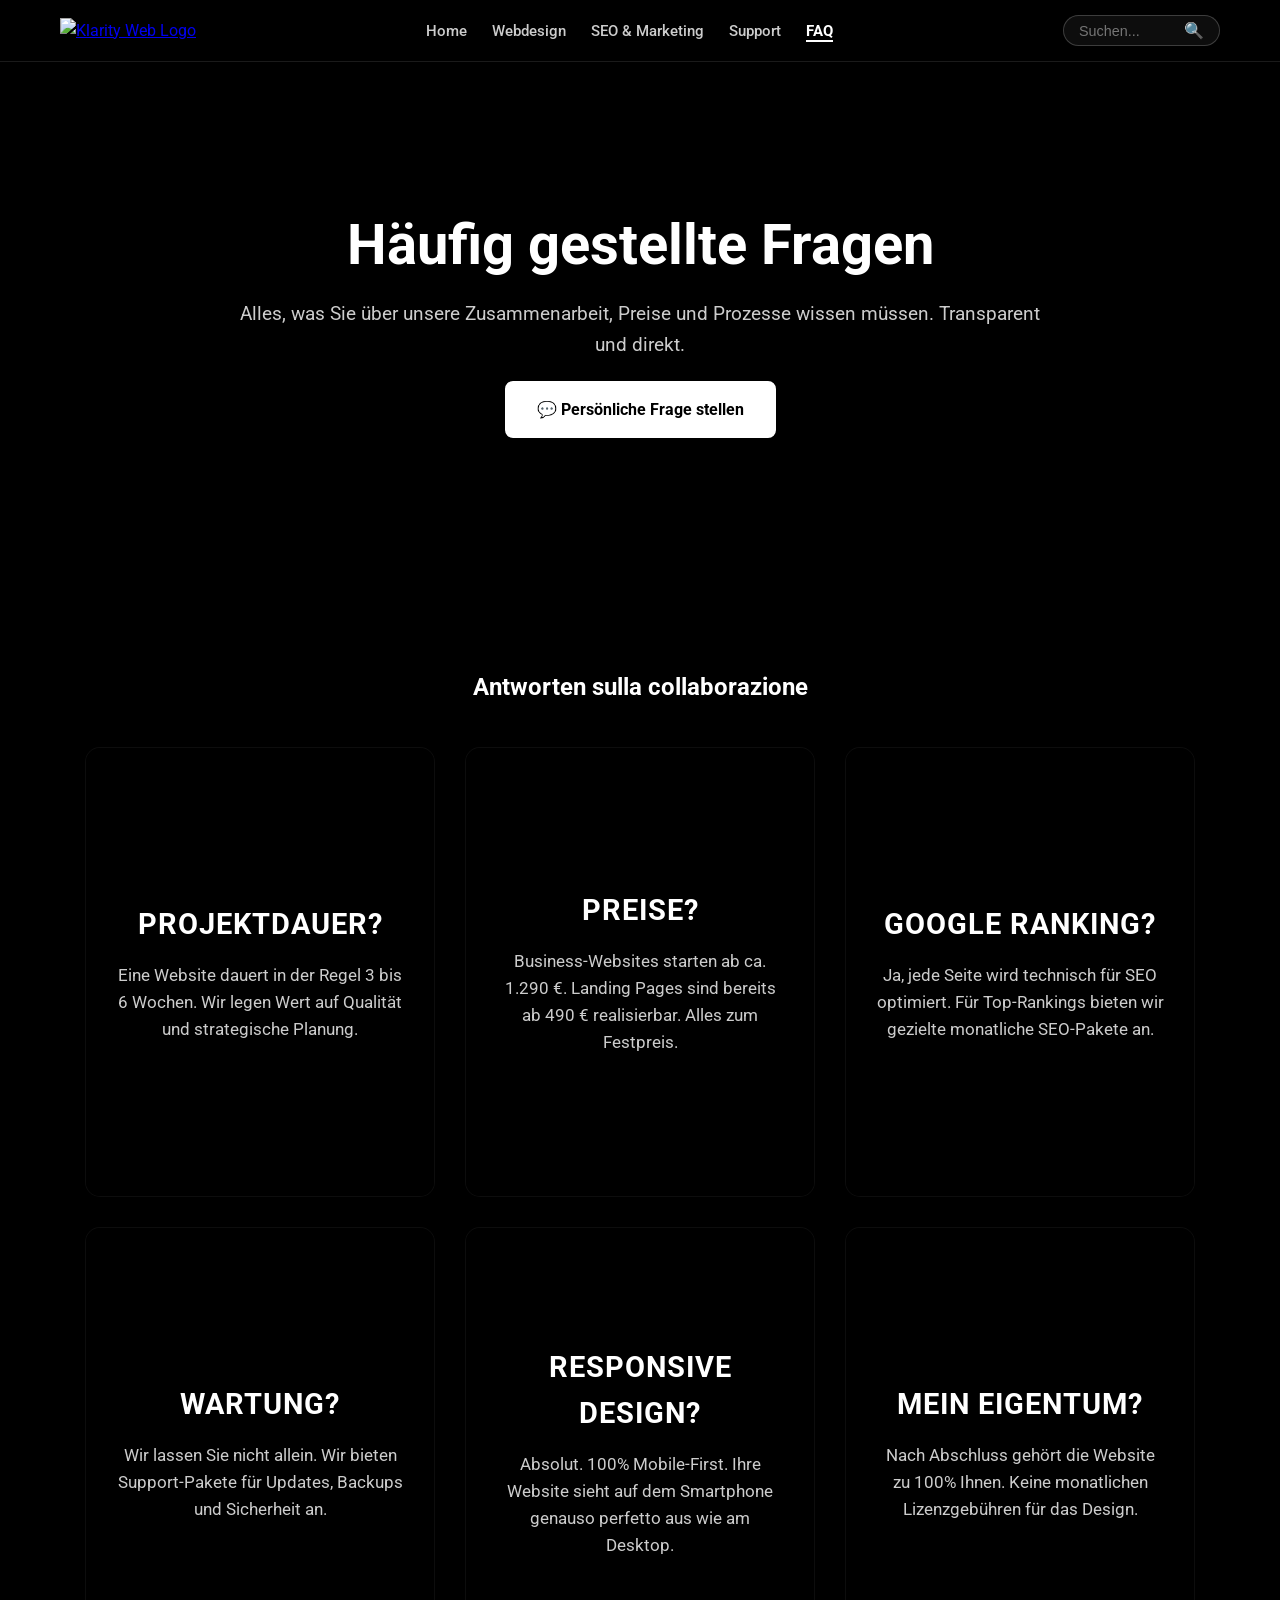
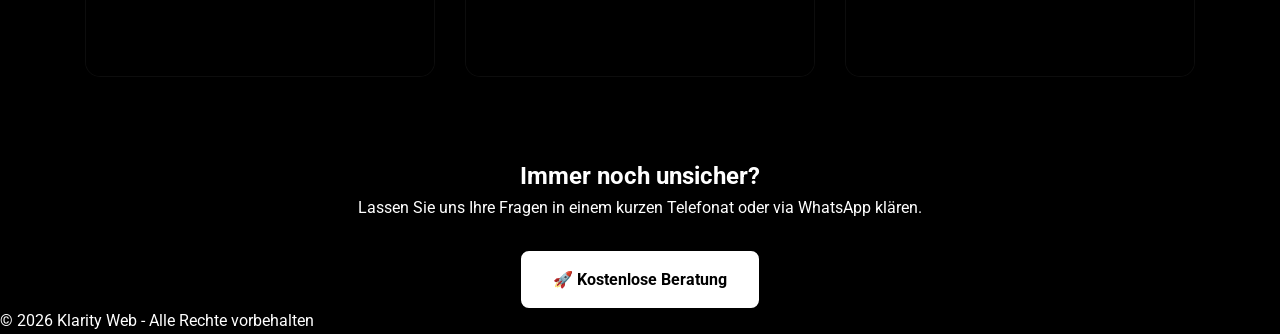
==== faq.html @ 8851f5d5 "Update faq.html" ====
<!DOCTYPE html>
<html lang="de">
<head>
    <meta charset="UTF-8">
    <meta name="viewport" content="width=device-width, initial-scale=1.0">
    <title>FAQ | Klarity Web – Webdesign & SEO Experten</title>
    
    <meta name="description" content="Häufig gestellte Fragen zu Webdesign, SEO und technischem Support in Graz. Erfahren Sie mehr über unsere Arbeitsweise und Preise.">
    
    <link rel="stylesheet" href="style.css">
    <link href="https://fonts.googleapis.com/css2?family=Roboto:wght@400;700&display=swap" rel="stylesheet">
    
    <style>
        /* STILI COERENTI CON WEBDESIGN.HTML */
        .service-content {
            padding: 45px 30px !important;
            display: flex;
            flex-direction: column;
            align-items: center;
            justify-content: center;
            text-align: center;
            height: 100%;
        }

        .service::before {
            background: linear-gradient(rgba(0,0,0,0.6), rgba(0,0,0,0.9)) !important;
        }

        .service h3 {
            font-size: 1.8rem;
            margin-bottom: 15px;
            color: #fff;
            text-transform: uppercase;
            letter-spacing: 1px;
        }

        .service p {
            font-size: 1.05rem;
            color: #ccc;
            max-width: 300px;
            line-height: 1.6;
        }

        /* FIX CENTRATURA CTA FINALE */
        .final-cta-container {
            text-align: center;
            display: flex;
            flex-direction: column;
            align-items: center;
            justify-content: center;
        }

        /* Hover effect per le FAQ cards */
        .service {
            transition: transform 0.3s ease;
            border: 1px solid rgba(255,255,255,0.05);
        }
        .service:hover {
            transform: translateY(-10px);
            border-color: rgba(255,255,255,0.2);
        }
    </style>
</head>
<body>

<nav class="navbar">
    <div class="nav-container">
        <div class="nav-logo">
            <a href="index.html">
                <img src="https://image2url.com/r2/default/images/1772948059910-a360c7a8-1e4f-4646-af3f-e9779aea943e.png" alt="Klarity Web Logo">
            </a>
        </div>
        <ul class="nav-links">
            <li><a href="index.html">Home</a></li>
            <li><a href="webdesign.html">Webdesign</a></li>
            <li><a href="seo-marketing.html">SEO & Marketing</a></li>
            <li><a href="support.html">Support</a></li>
            <li><a href="faq.html" style="color: #fff; font-weight: bold; border-bottom: 2px solid #fff;">FAQ</a></li>
        </ul>
        <div class="search-box">
            <input type="text" id="searchInput" placeholder="Suchen...">
            <button onclick="executeSearch()">🔍</button>
        </div>
    </div>
</nav>

<header style="padding: 150px 20px; background: linear-gradient(rgba(0,0,0,0.7), rgba(0,0,0,0.9)), url('https://images.unsplash.com/photo-1516321318423-f06f85e504b3?auto=format&fit=crop&w=1600&q=80') center/cover;">
  <div class="header-content">
    <h1 style="font-size: 3.5rem; line-height: 1.2;">Häufig gestellte Fragen</h1>
    <p class="header-text" style="max-width: 800px; margin: 20px auto;">Alles, was Sie über unsere Zusammenarbeit, Preise und Prozesse wissen müssen. Transparent und direkt.</p>
    <a class="cta-header" href="https://wa.me/436604831451" target="_blank">💬 Persönliche Frage stellen</a>
  </div>
</header>

<section class="services-section">
  <h2>Antworten sulla collaborazione</h2>
  <div class="services">
    
    <div class="service" style="background-image: url('https://images.unsplash.com/photo-1454165833767-027ffea9e7a7?auto=format&fit=crop&w=800&q=80'); height: 450px;">
      <div class="service-content">
        <h3>Projektdauer?</h3>
        <p>Eine Website dauert in der Regel 3 bis 6 Wochen. Wir legen Wert auf Qualität und strategische Planung.</p>
      </div>
    </div>

    <div class="service" style="background-image: url('https://images.unsplash.com/photo-1554224155-6726b3ff858f?auto=format&fit=crop&w=800&q=80'); height: 450px;">
      <div class="service-content">
        <h3>Preise?</h3>
        <p>Business-Websites starten ab ca. 1.290 €. Landing Pages sind bereits ab 490 € realisierbar. Alles zum Festpreis.</p>
      </div>
    </div>

    <div class="service" style="background-image: url('https://images.unsplash.com/photo-1551288049-bebda4e38f71?auto=format&fit=crop&w=800&q=80'); height: 450px;">
      <div class="service-content">
        <h3>Google Ranking?</h3>
        <p>Ja, jede Seite wird technisch für SEO optimiert. Für Top-Rankings bieten wir gezielte monatliche SEO-Pakete an.</p>
      </div>
    </div>

    <div class="service" style="background-image: url('https://images.unsplash.com/photo-1526628953301-3e589a6a8b74?auto=format&fit=crop&w=800&q=80'); height: 450px;">
      <div class="service-content">
        <h3>Wartung?</h3>
        <p>Wir lassen Sie nicht allein. Wir bieten Support-Pakete für Updates, Backups und Sicherheit an.</p>
      </div>
    </div>

    <div class="service" style="background-image: url('https://images.unsplash.com/photo-1512941937669-90a1b58e7e9c?auto=format&fit=crop&w=800&q=80'); height: 450px;">
      <div class="service-content">
        <h3>Responsive Design?</h3>
        <p>Absolut. 100% Mobile-First. Ihre Website sieht auf dem Smartphone genauso perfetto aus wie am Desktop.</p>
      </div>
    </div>

    <div class="service" style="background-image: url('https://images.unsplash.com/photo-1521791136064-7986c2959210?auto=format&fit=crop&w=800&q=80'); height: 450px;">
      <div class="service-content">
        <h3>Mein Eigentum?</h3>
        <p>Nach Abschluss gehört die Website zu 100% Ihnen. Keine monatlichen Lizenzgebühren für das Design.</p>
      </div>
    </div>

  </div>
</section>

<section class="cta-section" style="background: linear-gradient(rgba(0,0,0,0.8), rgba(0,0,0,0.9)), url('https://images.unsplash.com/photo-1557804506-669a67965ba0?auto=format&fit=crop&w=1600&q=80') center/cover;">
  <div class="final-cta-container">
    <h2>Immer noch unsicher?</h2>
    <p style="margin-bottom: 30px;">Lassen Sie uns Ihre Fragen in einem kurzen Telefonat oder via WhatsApp klären.</p>
    <a class="cta-btn" href="https://wa.me/436604831451" target="_blank" style="text-decoration: none; display: inline-block;">🚀 Kostenlose Beratung</a>
  </div>
</section>

<footer>
    &copy; 2026 Klarity Web - Alle Rechte vorbehalten
</footer>

<script src="script.js"></script>
</body>
</html>
---- style.css ----
/* =========================================
    RESET & BASE (IL TUO ORIGINALE)
    ========================================= */
* {
    margin: 0;
    padding: 0;
    box-sizing: border-box;
}

body {
    font-family: 'Roboto', sans-serif;
    background: #000;
    color: #fff;
    line-height: 1.6;
    overflow-x: hidden;
}

/* =========================================
    NAVBAR & SEARCH BAR (IL TUO ORIGINALE)
    ========================================= */
.navbar {
    position: sticky;
    top: 0;
    width: 100%;
    background: rgba(0, 0, 0, 0.85);
    backdrop-filter: blur(15px); /* Effetto vetro */
    z-index: 1000;
    border-bottom: 1px solid rgba(255, 255, 255, 0.1);
    padding: 10px 0;
}

.nav-container {
    max-width: 1200px;
    margin: 0 auto;
    display: flex;
    justify-content: space-between;
    align-items: center;
    padding: 0 20px;
}

.nav-logo img {
    height: 45px;
    transition: transform 0.3s ease;
}

.nav-logo img:hover {
    transform: scale(1.05);
}

.nav-links {
    display: flex;
    list-style: none;
    gap: 25px;
}

.nav-links a {
    text-decoration: none;
    color: #ccc;
    font-weight: 500;
    font-size: 0.95rem;
    transition: color 0.3s ease;
}

.nav-links a:hover {
    color: #fff;
}

/* SEARCH BOX DESIGN */
.search-box {
    display: flex;
    align-items: center;
    background: rgba(255, 255, 255, 0.05);
    border: 1px solid rgba(255, 255, 255, 0.2);
    border-radius: 50px;
    padding: 5px 15px;
    transition: all 0.3s ease;
}

.search-box:focus-within {
    border-color: #fff;
    background: rgba(255, 255, 255, 0.1);
}

.search-box input {
    background: transparent;
    border: none;
    color: #fff;
    outline: none;
    width: 100px;
    font-size: 0.9rem;
    transition: width 0.4s ease;
}

.search-box input:focus {
    width: 180px;
}

.search-box button {
    background: none;
    border: none;
    color: #fff;
    cursor: pointer;
    font-size: 1rem;
    margin-left: 5px;
}

/* =========================================
    HEADER (IL TUO ORIGINALE)
    ========================================= */
header {
    text-align: center;
    padding: 100px 20px;
    background: linear-gradient(rgba(0,0,0,0.7), rgba(0,0,0,0.9)),
                url('https://images.unsplash.com/photo-1504384308090-c894fdcc538d?auto=compress&cs=tinysrgb&w=1600') center/cover no-repeat;
}

header h1 {
    font-size: 3rem;
    margin-bottom: 20px;
}

.header-text { color: #ccc; font-size: 1.2rem; }
.sub-text { color: #888; margin-bottom: 15px; }
.trust-line { color: #aaa; font-weight: bold; margin: 20px 0; }

/* =========================================
    PREMIUM BUTTONS (IL TUO ORIGINALE)
    ========================================= */
.cta-header, .cta-btn {
    display: inline-block;
    padding: 14px 30px;
    background: #fff;
    color: #000;
    border-radius: 8px;
    font-weight: bold;
    text-decoration: none;
    border: 2px solid #fff;
    transition: all 0.3s cubic-bezier(0.4, 0, 0.2, 1);
    cursor: pointer;
}

.cta-header:hover, .cta-btn:hover {
    background: transparent;
    color: #fff;
    transform: translateY(-3px);
    box-shadow: 0 10px 20px rgba(255,255,255,0.1);
}

/* =========================================
    SERVICES SECTION (IL TUO ORIGINALE)
    ========================================= */
.services-section { padding: 80px 20px; text-align: center; }

.services {
    display: flex;
    flex-wrap: wrap;
    justify-content: center;
    gap: 30px;
    margin-top: 40px;
}

.service {
    position: relative;
    flex: 1 1 300px;
    max-width: 350px;
    height: 400px;
    border-radius: 15px;
    overflow: hidden;
    background-size: cover;
    background-position: center;
    display: flex;
    align-items: flex-end;
    transition: transform 0.4s ease;
}

.service::before {
    content: '';
    position: absolute;
    inset: 0;
    background: linear-gradient(transparent, rgba(0,0,0,0.9));
}

.service:hover { transform: translateY(-10px); }

.service-content {
    position: relative;
    padding: 30px;
    z-index: 1;
}

.service-content button {
    margin-top: 15px;
    padding: 10px 20px;
    border-radius: 5px;
    border: none;
    font-weight: bold;
    cursor: pointer;
}

/* =========================================
    ANIMATIONS & MODAL (IL TUO ORIGINALE)
    ========================================= */
@keyframes fadeIn { from { opacity: 0; } to { opacity: 1; } }
@keyframes popUp { to { transform: scale(1); opacity: 1; } }

/* =========================================
    FIX MOBILE - AGGIUNTO SOLO IN CODA
    ========================================= */
@media (max-width: 768px) {
    /* Navbar: Solo Home, Webdesign, SEO, Support */
    .nav-logo, .search-box { display: none !important; }
    .nav-container { justify-content: center; padding: 5px; }
    .nav-links { gap: 10px; }
    .nav-links a { font-size: 0.75rem; white-space: nowrap; }

    /* Titoli: Niente testi tagliati, andata a capo forzata */
    header h1 { 
        font-size: 1.8rem !important; 
        white-space: normal !important; 
        padding: 0 10px;
        overflow-wrap: break-word;
    }

    /* Pacchetti: Altezza automatica per non tagliare scritte e bottoni */
    .service, .solution-box {
        width: 100% !important;
        max-width: 100% !important;
        height: auto !important; 
        min-height: 400px;
        flex: none !important;
    }

    .service-content {
        padding: 20px !important;
        text-align: center;
    }

    .service-content p {
        margin-bottom: 20px;
        display: block !important;
    }

    /* Soluzioni una sotto l'altra */
    .solution-section { display: block !important; }
    .solution-box { width: 100% !important; margin-bottom: 2px; }
}
}
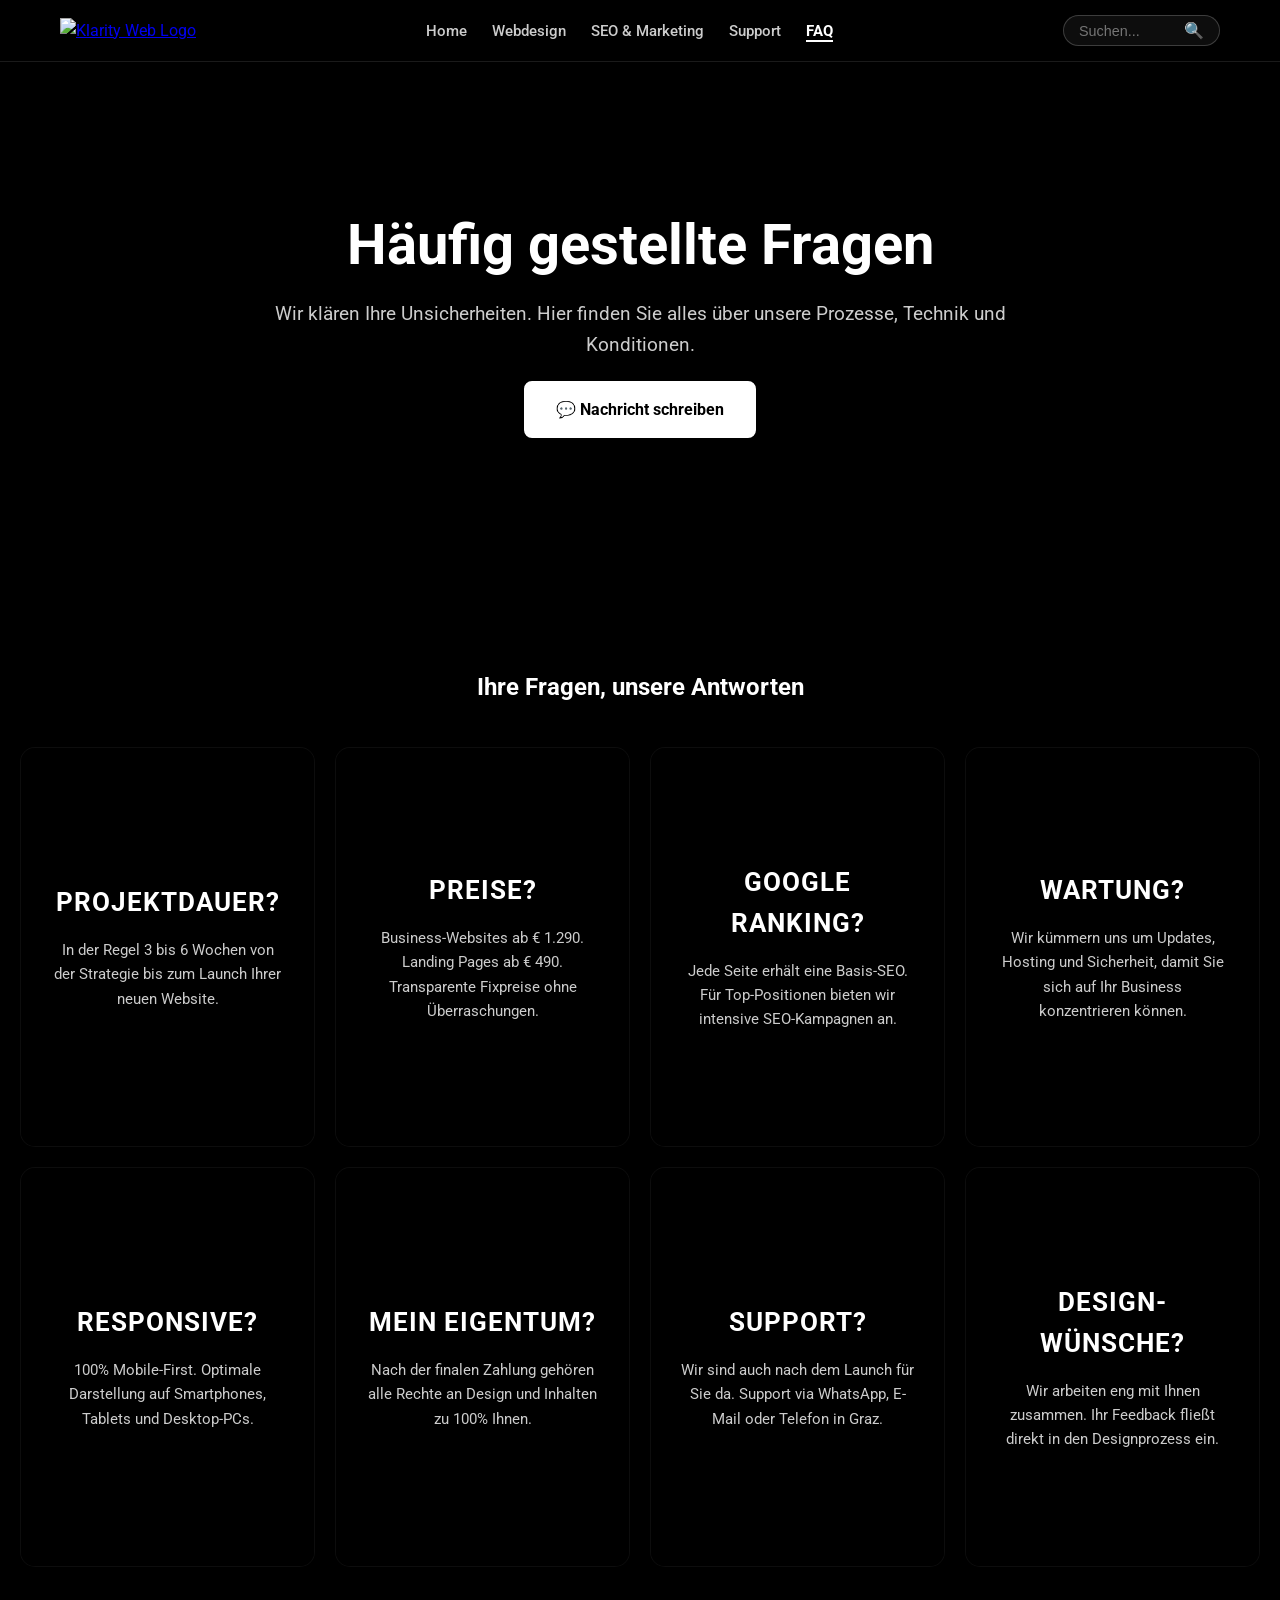
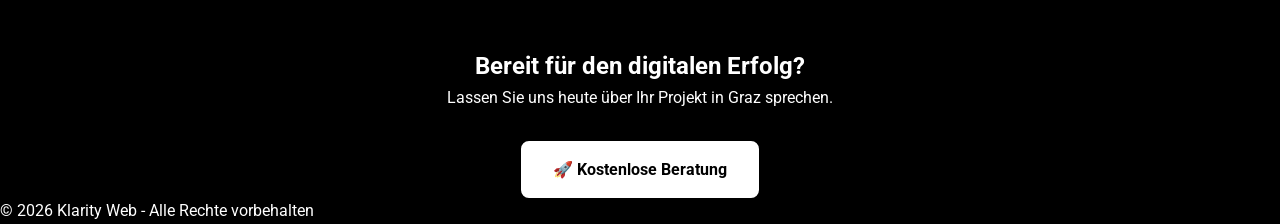
==== commit d4ec1153: "Update faq.html" ====
--- a/faq.html
+++ b/faq.html
@@ -23,11 +23,11 @@
         }
 
         .service::before {
-            background: linear-gradient(rgba(0,0,0,0.6), rgba(0,0,0,0.9)) !important;
+            background: linear-gradient(rgba(0,0,0,0.65), rgba(0,0,0,0.92)) !important;
         }
 
         .service h3 {
-            font-size: 1.8rem;
+            font-size: 1.6rem;
             margin-bottom: 15px;
             color: #fff;
             text-transform: uppercase;
@@ -35,13 +35,26 @@
         }
 
         .service p {
-            font-size: 1.05rem;
+            font-size: 0.95rem;
             color: #ccc;
-            max-width: 300px;
+            max-width: 280px;
             line-height: 1.6;
         }
 
-        /* FIX CENTRATURA CTA FINALE */
+        /* GRID FIX PER 4 COLONNE */
+        .services {
+            display: grid;
+            grid-template-columns: repeat(4, 1fr);
+            gap: 20px;
+        }
+
+        @media (max-width: 1100px) {
+            .services { grid-template-columns: repeat(2, 1fr); }
+        }
+        @media (max-width: 700px) {
+            .services { grid-template-columns: 1fr; }
+        }
+
         .final-cta-container {
             text-align: center;
             display: flex;
@@ -50,11 +63,14 @@
             justify-content: center;
         }
 
-        /* Hover effect per le FAQ cards */
         .service {
             transition: transform 0.3s ease;
             border: 1px solid rgba(255,255,255,0.05);
+            background-size: cover;
+            background-position: center;
+            height: 400px; /* Altezza ottimizzata per 4 colonne */
         }
+        
         .service:hover {
             transform: translateY(-10px);
             border-color: rgba(255,255,255,0.2);
@@ -87,54 +103,68 @@
 <header style="padding: 150px 20px; background: linear-gradient(rgba(0,0,0,0.7), rgba(0,0,0,0.9)), url('https://images.unsplash.com/photo-1516321318423-f06f85e504b3?auto=format&fit=crop&w=1600&q=80') center/cover;">
   <div class="header-content">
     <h1 style="font-size: 3.5rem; line-height: 1.2;">Häufig gestellte Fragen</h1>
-    <p class="header-text" style="max-width: 800px; margin: 20px auto;">Alles, was Sie über unsere Zusammenarbeit, Preise und Prozesse wissen müssen. Transparent und direkt.</p>
-    <a class="cta-header" href="https://wa.me/436604831451" target="_blank">💬 Persönliche Frage stellen</a>
+    <p class="header-text" style="max-width: 800px; margin: 20px auto;">Wir klären Ihre Unsicherheiten. Hier finden Sie alles über unsere Prozesse, Technik und Konditionen.</p>
+    <a class="cta-header" href="https://wa.me/436604831451" target="_blank">💬 Nachricht schreiben</a>
   </div>
 </header>
 
 <section class="services-section">
-  <h2>Antworten sulla collaborazione</h2>
+  <h2>Ihre Fragen, unsere Antworten</h2>
   <div class="services">
     
-    <div class="service" style="background-image: url('https://images.unsplash.com/photo-1454165833767-027ffea9e7a7?auto=format&fit=crop&w=800&q=80'); height: 450px;">
+    <div class="service" style="background-image: url('https://images.unsplash.com/photo-1506784983877-45594efa4cbe?auto=format&fit=crop&w=800&q=80');">
       <div class="service-content">
         <h3>Projektdauer?</h3>
-        <p>Eine Website dauert in der Regel 3 bis 6 Wochen. Wir legen Wert auf Qualität und strategische Planung.</p>
+        <p>In der Regel 3 bis 6 Wochen von der Strategie bis zum Launch Ihrer neuen Website.</p>
       </div>
     </div>
 
-    <div class="service" style="background-image: url('https://images.unsplash.com/photo-1554224155-6726b3ff858f?auto=format&fit=crop&w=800&q=80'); height: 450px;">
+    <div class="service" style="background-image: url('https://images.unsplash.com/photo-1554224155-6726b3ff858f?auto=format&fit=crop&w=800&q=80');">
       <div class="service-content">
         <h3>Preise?</h3>
-        <p>Business-Websites starten ab ca. 1.290 €. Landing Pages sind bereits ab 490 € realisierbar. Alles zum Festpreis.</p>
+        <p>Business-Websites ab € 1.290. Landing Pages ab € 490. Transparente Fixpreise ohne Überraschungen.</p>
       </div>
     </div>
 
-    <div class="service" style="background-image: url('https://images.unsplash.com/photo-1551288049-bebda4e38f71?auto=format&fit=crop&w=800&q=80'); height: 450px;">
+    <div class="service" style="background-image: url('https://images.unsplash.com/photo-1460925895917-afdab827c52f?auto=format&fit=crop&w=800&q=80');">
       <div class="service-content">
         <h3>Google Ranking?</h3>
-        <p>Ja, jede Seite wird technisch für SEO optimiert. Für Top-Rankings bieten wir gezielte monatliche SEO-Pakete an.</p>
+        <p>Jede Seite erhält eine Basis-SEO. Für Top-Positionen bieten wir intensive SEO-Kampagnen an.</p>
       </div>
     </div>
 
-    <div class="service" style="background-image: url('https://images.unsplash.com/photo-1526628953301-3e589a6a8b74?auto=format&fit=crop&w=800&q=80'); height: 450px;">
+    <div class="service" style="background-image: url('https://images.unsplash.com/photo-1454165833767-027ffea9e7a7?auto=format&fit=crop&w=800&q=80');">
       <div class="service-content">
         <h3>Wartung?</h3>
-        <p>Wir lassen Sie nicht allein. Wir bieten Support-Pakete für Updates, Backups und Sicherheit an.</p>
+        <p>Wir kümmern uns um Updates, Hosting und Sicherheit, damit Sie sich auf Ihr Business konzentrieren können.</p>
       </div>
     </div>
 
-    <div class="service" style="background-image: url('https://images.unsplash.com/photo-1512941937669-90a1b58e7e9c?auto=format&fit=crop&w=800&q=80'); height: 450px;">
+    <div class="service" style="background-image: url('https://images.unsplash.com/photo-1512941937669-90a1b58e7e9c?auto=format&fit=crop&w=800&q=80');">
       <div class="service-content">
-        <h3>Responsive Design?</h3>
-        <p>Absolut. 100% Mobile-First. Ihre Website sieht auf dem Smartphone genauso perfetto aus wie am Desktop.</p>
+        <h3>Responsive?</h3>
+        <p>100% Mobile-First. Optimale Darstellung auf Smartphones, Tablets und Desktop-PCs.</p>
       </div>
     </div>
 
-    <div class="service" style="background-image: url('https://images.unsplash.com/photo-1521791136064-7986c2959210?auto=format&fit=crop&w=800&q=80'); height: 450px;">
+    <div class="service" style="background-image: url('https://images.unsplash.com/photo-1521791136064-7986c2959210?auto=format&fit=crop&w=800&q=80');">
       <div class="service-content">
         <h3>Mein Eigentum?</h3>
-        <p>Nach Abschluss gehört die Website zu 100% Ihnen. Keine monatlichen Lizenzgebühren für das Design.</p>
+        <p>Nach der finalen Zahlung gehören alle Rechte an Design und Inhalten zu 100% Ihnen.</p>
+      </div>
+    </div>
+
+    <div class="service" style="background-image: url('https://images.unsplash.com/photo-1551434678-e076c223a692?auto=format&fit=crop&w=800&q=80');">
+      <div class="service-content">
+        <h3>Support?</h3>
+        <p>Wir sind auch nach dem Launch für Sie da. Support via WhatsApp, E-Mail oder Telefon in Graz.</p>
+      </div>
+    </div>
+
+    <div class="service" style="background-image: url('https://images.unsplash.com/photo-1432888622747-4eb9a8efeb07?auto=format&fit=crop&w=800&q=80');">
+      <div class="service-content">
+        <h3>Design-Wünsche?</h3>
+        <p>Wir arbeiten eng mit Ihnen zusammen. Ihr Feedback fließt direkt in den Designprozess ein.</p>
       </div>
     </div>
 
@@ -143,8 +173,8 @@
 
 <section class="cta-section" style="background: linear-gradient(rgba(0,0,0,0.8), rgba(0,0,0,0.9)), url('https://images.unsplash.com/photo-1557804506-669a67965ba0?auto=format&fit=crop&w=1600&q=80') center/cover;">
   <div class="final-cta-container">
-    <h2>Immer noch unsicher?</h2>
-    <p style="margin-bottom: 30px;">Lassen Sie uns Ihre Fragen in einem kurzen Telefonat oder via WhatsApp klären.</p>
+    <h2>Bereit für den digitalen Erfolg?</h2>
+    <p style="margin-bottom: 30px;">Lassen Sie uns heute über Ihr Projekt in Graz sprechen.</p>
     <a class="cta-btn" href="https://wa.me/436604831451" target="_blank" style="text-decoration: none; display: inline-block;">🚀 Kostenlose Beratung</a>
   </div>
 </section>
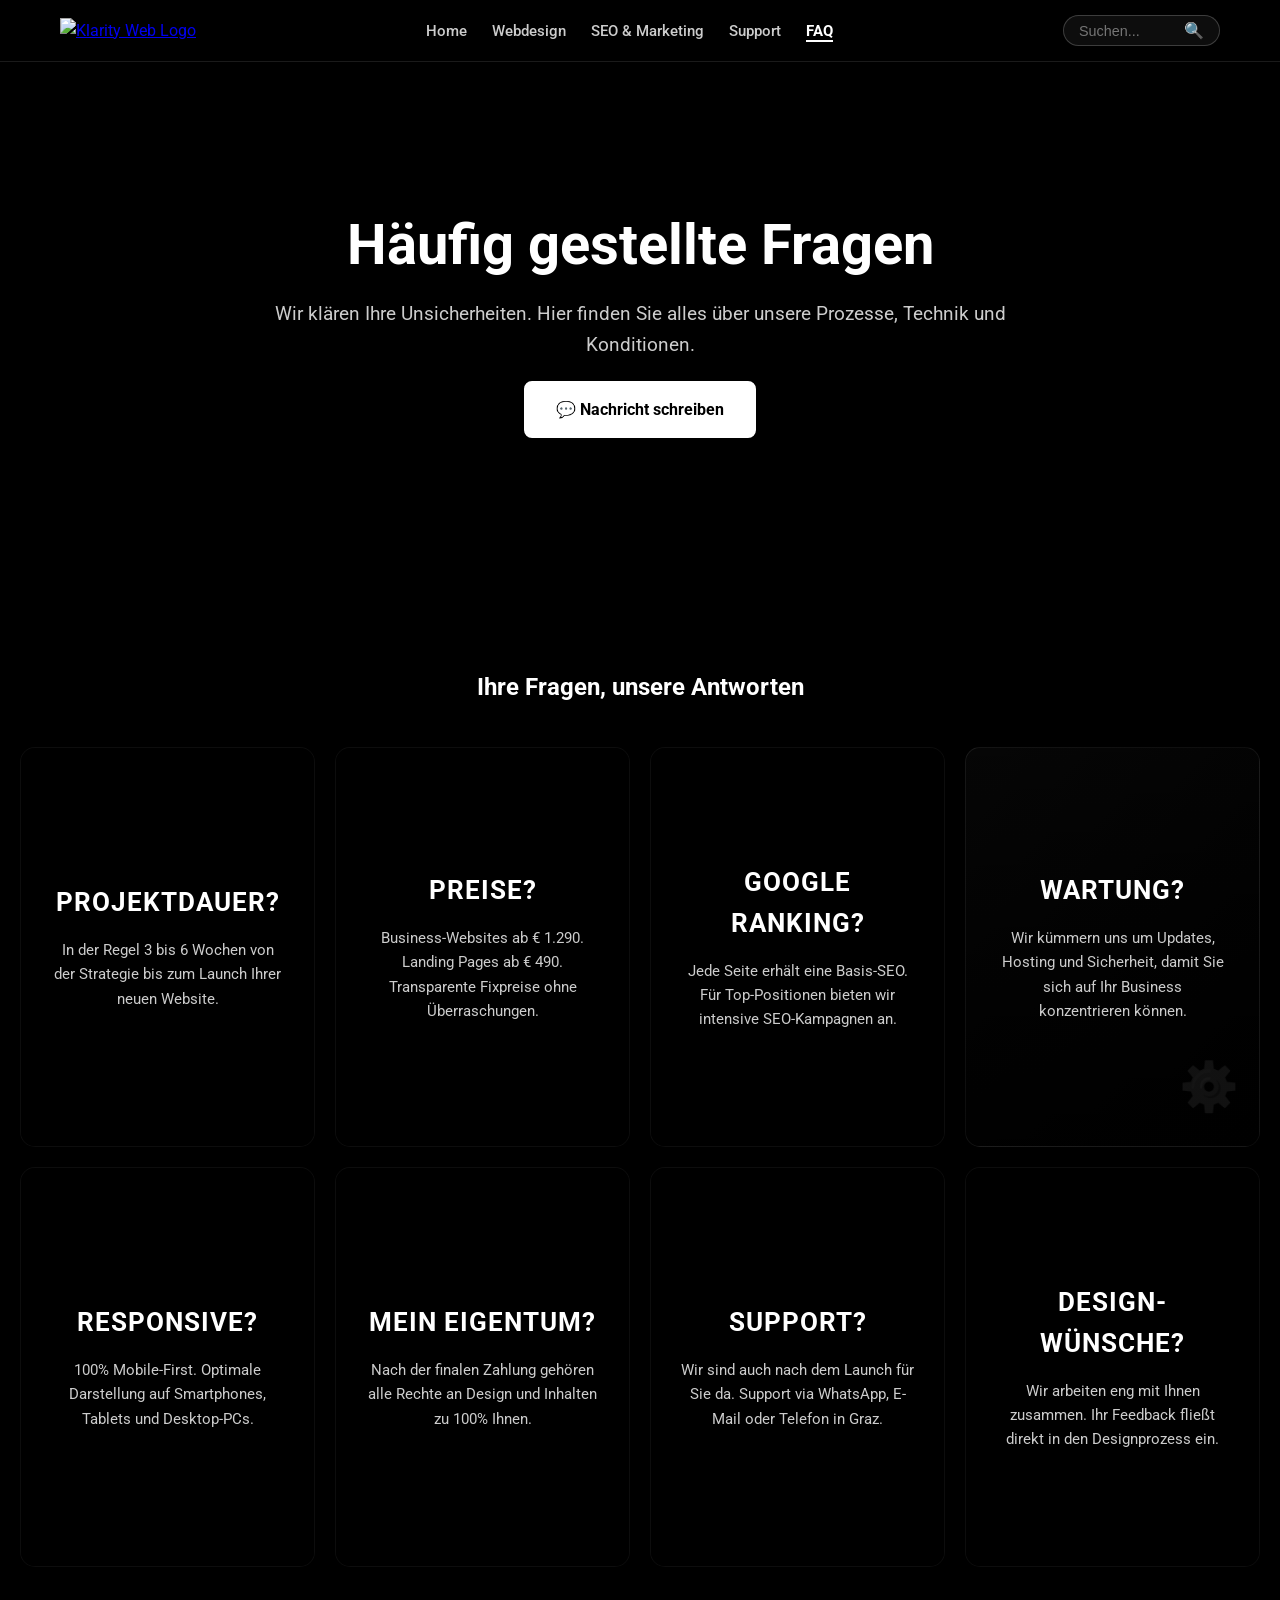
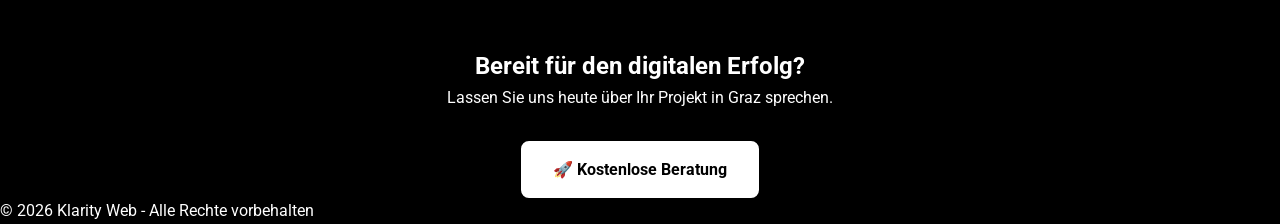
==== commit bfb6c05f: "Update faq.html" ====
--- a/faq.html
+++ b/faq.html
@@ -74,6 +74,21 @@
         .service:hover {
             transform: translateY(-10px);
             border-color: rgba(255,255,255,0.2);
+        }
+
+        /* STILE SPECIFICO PER BOX WARTUNG (SOLUZIONE DEFINITIVA SENZA IMMAGINE ESTERNA) */
+        .wartung-box {
+            background: linear-gradient(135deg, #111 0%, #000 100%) !important;
+            position: relative;
+        }
+        .wartung-box::after {
+            content: '⚙️';
+            position: absolute;
+            bottom: 20px;
+            right: 20px;
+            font-size: 3rem;
+            opacity: 0.1;
+            filter: grayscale(1);
         }
     </style>
 </head>
@@ -133,7 +148,7 @@
       </div>
     </div>
 
-    <div class="service" style="background-image: url('https://images.unsplash.com/photo-1454165833767-027ffea9e7a7?auto=format&fit=crop&w=800&q=80');">
+    <div class="service wartung-box">
       <div class="service-content">
         <h3>Wartung?</h3>
         <p>Wir kümmern uns um Updates, Hosting und Sicherheit, damit Sie sich auf Ihr Business konzentrieren können.</p>
@@ -147,7 +162,7 @@
       </div>
     </div>
 
-    <div class="service" style="background-image: url('https://images.unsplash.com/photo-1521791136064-7986c2959210?auto=format&fit=crop&w=800&q=80');">
+    <div class="service" style="background-image: url('https://images.unsplash.com/photo-1589829545856-d10d557cf95f?auto=format&fit=crop&w=800&q=80');">
       <div class="service-content">
         <h3>Mein Eigentum?</h3>
         <p>Nach der finalen Zahlung gehören alle Rechte an Design und Inhalten zu 100% Ihnen.</p>
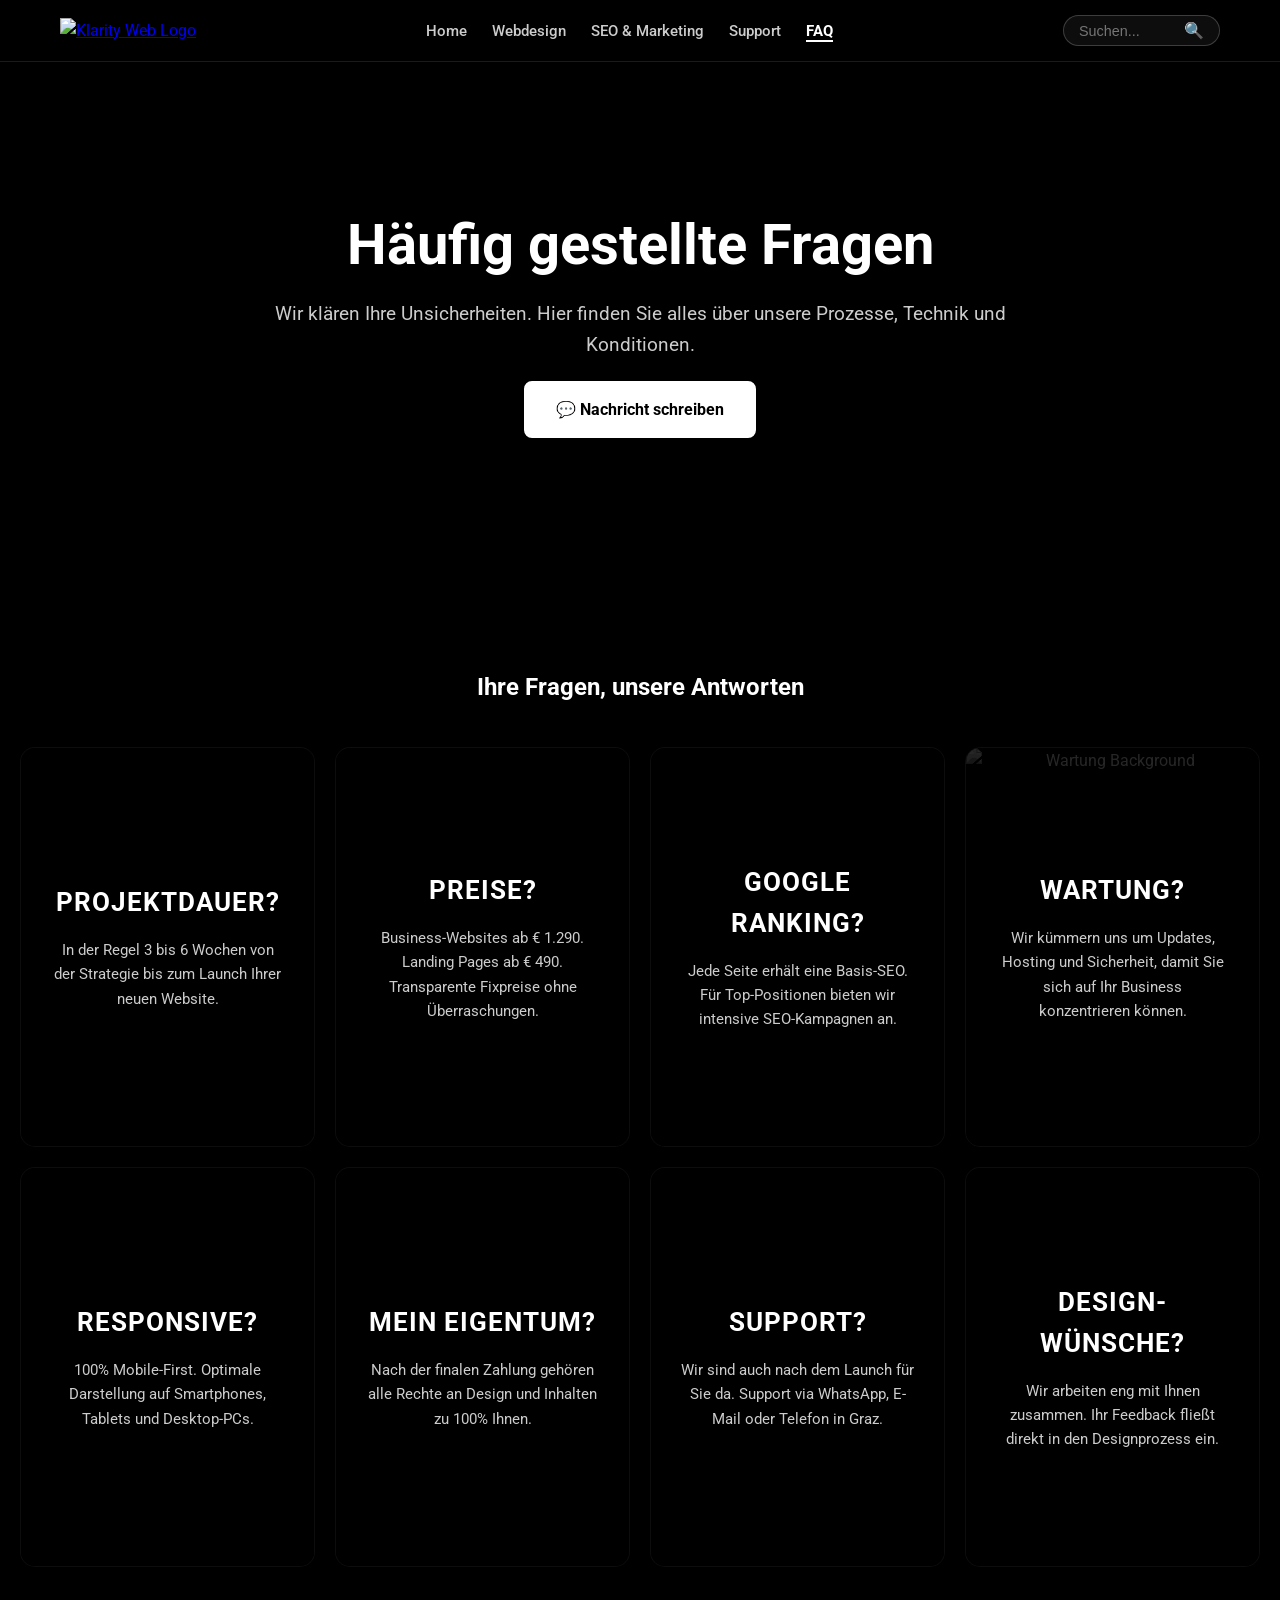
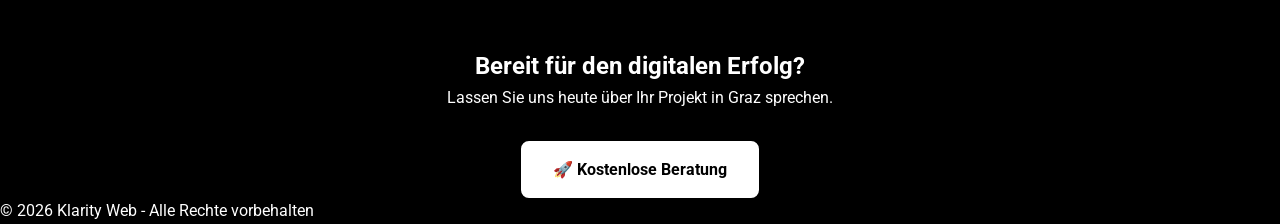
==== commit 654282d4: "Update faq.html" ====
--- a/faq.html
+++ b/faq.html
@@ -20,6 +20,8 @@
             justify-content: center;
             text-align: center;
             height: 100%;
+            position: relative; /* Necessario per il posizionamento z-index */
+            z-index: 2; /* Porta il testo sopra l'immagine */
         }
 
         .service::before {
@@ -69,6 +71,8 @@
             background-size: cover;
             background-position: center;
             height: 400px; /* Altezza ottimizzata per 4 colonne */
+            position: relative; /* Per posizionare l'immagine interna */
+            overflow: hidden; /* Taglia l'immagine se esce dal box */
         }
         
         .service:hover {
@@ -76,19 +80,17 @@
             border-color: rgba(255,255,255,0.2);
         }
 
-        /* STILE SPECIFICO PER BOX WARTUNG (SOLUZIONE DEFINITIVA SENZA IMMAGINE ESTERNA) */
-        .wartung-box {
-            background: linear-gradient(135deg, #111 0%, #000 100%) !important;
-            position: relative;
-        }
-        .wartung-box::after {
-            content: '⚙️';
+        /* STILE SPECIFICO PER L'IMMAGINE GRANDE NEL BOX WARTUNG (SOLUZIONE PREMIUM) */
+        .wartung-img {
             position: absolute;
-            bottom: 20px;
-            right: 20px;
-            font-size: 3rem;
-            opacity: 0.1;
-            filter: grayscale(1);
+            inset: 0; /* Copre tutto il box */
+            width: 100%;
+            height: 100%;
+            object-fit: cover; /* Mantiene le proporzioni */
+            object-position: center;
+            opacity: 0.15; /* Rende l'immagine molto scura (filigrana) */
+            filter: grayscale(1); /* Rimuove il colore per coerenza dark */
+            z-index: 1; /* Posiziona l'immagine sotto il testo */
         }
     </style>
 </head>
@@ -148,11 +150,13 @@
       </div>
     </div>
 
-    <div class="service wartung-box">
-      <div class="service-content">
-        <h3>Wartung?</h3>
-        <p>Wir kümmern uns um Updates, Hosting und Sicherheit, damit Sie sich auf Ihr Business konzentrieren können.</p>
-      </div>
+    <div class="service">
+        <img src="https://images.unsplash.com/photo-1517077304033-d4074c609335?auto=format&fit=crop&w=1200&q=80" alt="Wartung Background" class="wartung-img">
+        
+        <div class="service-content">
+            <h3>Wartung?</h3>
+            <p>Wir kümmern uns um Updates, Hosting und Sicherheit, damit Sie sich auf Ihr Business konzentrieren können.</p>
+        </div>
     </div>
 
     <div class="service" style="background-image: url('https://images.unsplash.com/photo-1512941937669-90a1b58e7e9c?auto=format&fit=crop&w=800&q=80');">
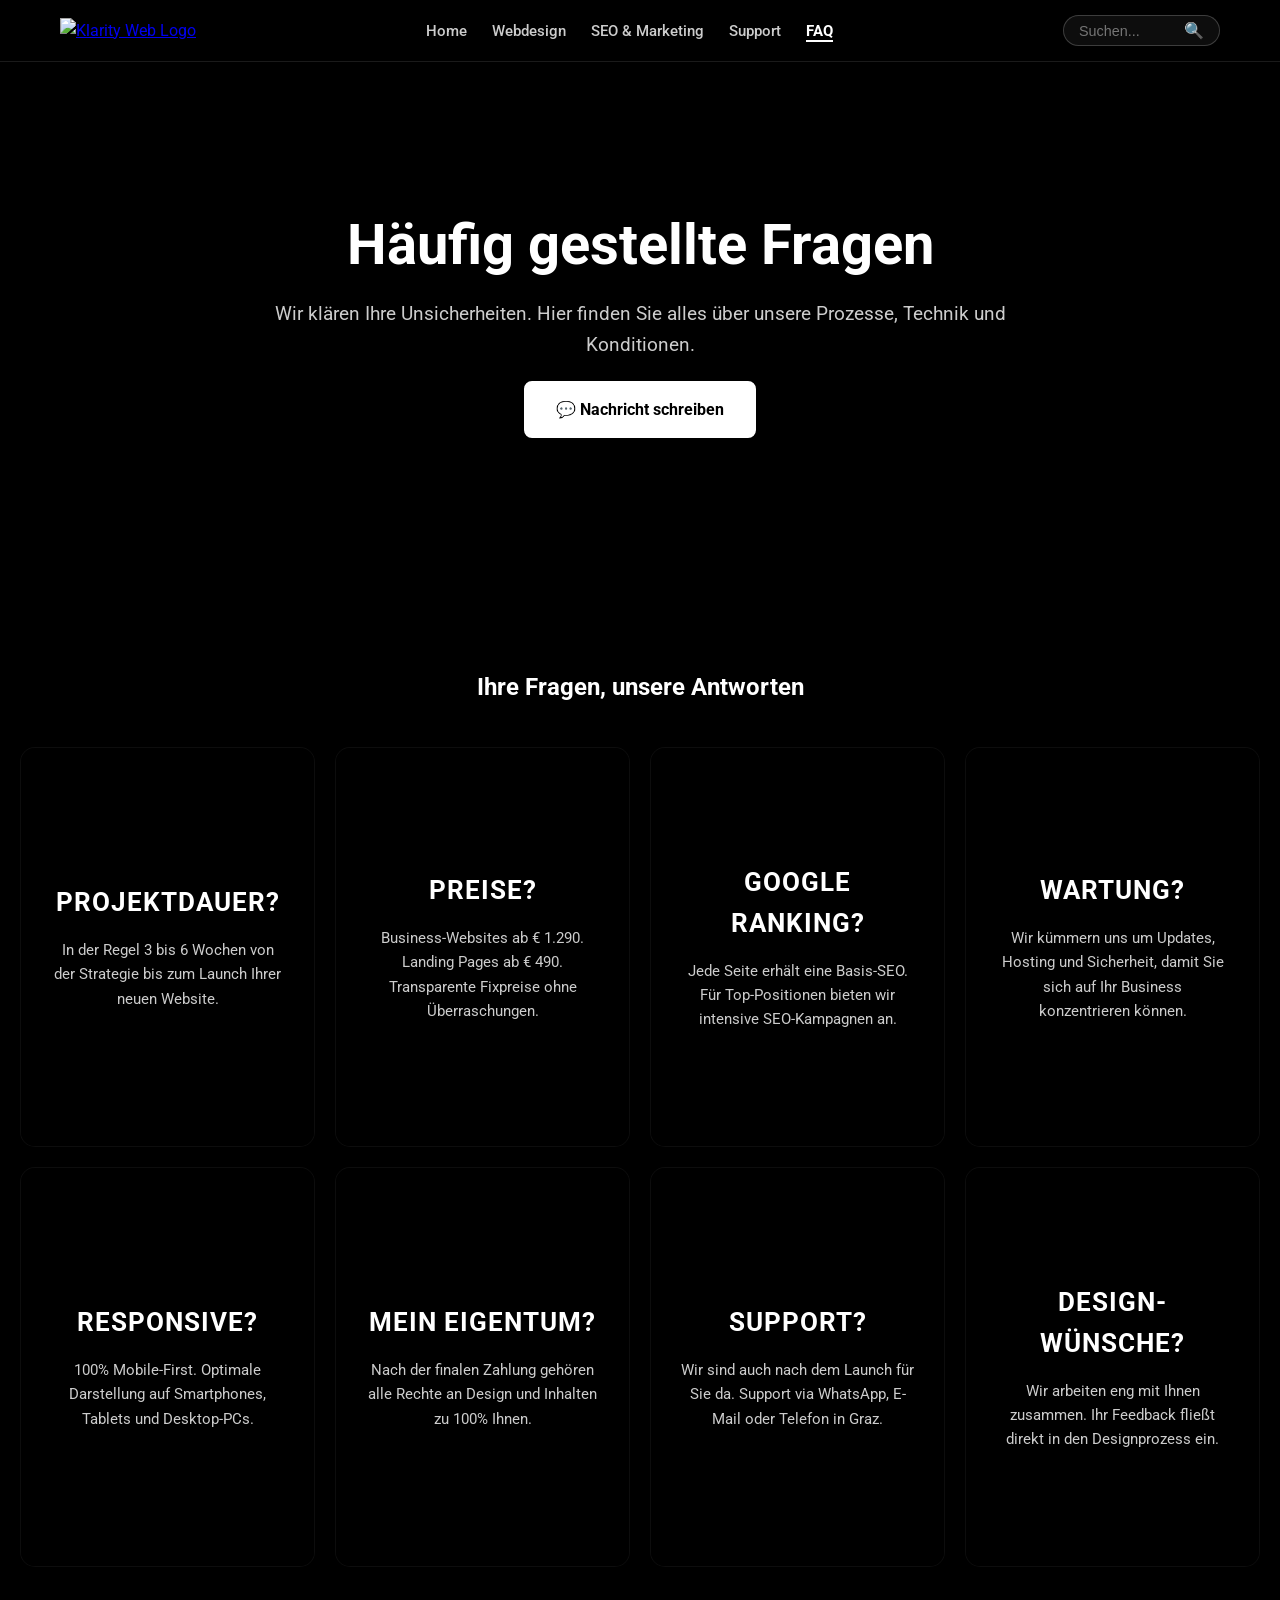
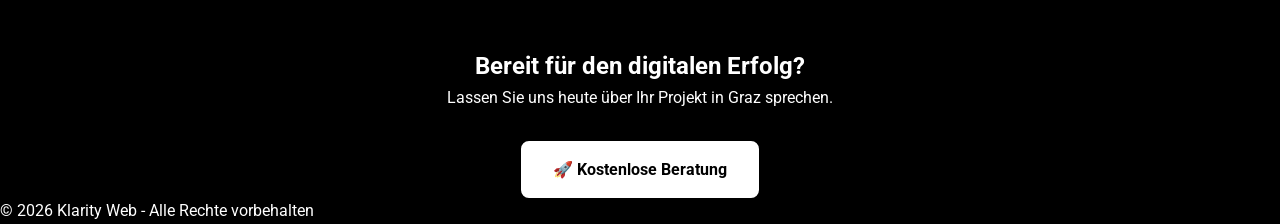
==== commit f8345bd1: "Update faq.html" ====
--- a/faq.html
+++ b/faq.html
@@ -20,8 +20,6 @@
             justify-content: center;
             text-align: center;
             height: 100%;
-            position: relative; /* Necessario per il posizionamento z-index */
-            z-index: 2; /* Porta il testo sopra l'immagine */
         }
 
         .service::before {
@@ -71,26 +69,11 @@
             background-size: cover;
             background-position: center;
             height: 400px; /* Altezza ottimizzata per 4 colonne */
-            position: relative; /* Per posizionare l'immagine interna */
-            overflow: hidden; /* Taglia l'immagine se esce dal box */
         }
         
         .service:hover {
             transform: translateY(-10px);
             border-color: rgba(255,255,255,0.2);
-        }
-
-        /* STILE SPECIFICO PER L'IMMAGINE GRANDE NEL BOX WARTUNG (SOLUZIONE PREMIUM) */
-        .wartung-img {
-            position: absolute;
-            inset: 0; /* Copre tutto il box */
-            width: 100%;
-            height: 100%;
-            object-fit: cover; /* Mantiene le proporzioni */
-            object-position: center;
-            opacity: 0.15; /* Rende l'immagine molto scura (filigrana) */
-            filter: grayscale(1); /* Rimuove il colore per coerenza dark */
-            z-index: 1; /* Posiziona l'immagine sotto il testo */
         }
     </style>
 </head>
@@ -150,13 +133,11 @@
       </div>
     </div>
 
-    <div class="service">
-        <img src="https://images.unsplash.com/photo-1517077304033-d4074c609335?auto=format&fit=crop&w=1200&q=80" alt="Wartung Background" class="wartung-img">
-        
-        <div class="service-content">
-            <h3>Wartung?</h3>
-            <p>Wir kümmern uns um Updates, Hosting und Sicherheit, damit Sie sich auf Ihr Business konzentrieren können.</p>
-        </div>
+    <div class="service" style="background-image: url('https://images.pexels.com/photos/257736/pexels-photo-257736.jpeg?auto=compress&cs=tinysrgb&w=800&q=80');">
+      <div class="service-content">
+        <h3>Wartung?</h3>
+        <p>Wir kümmern uns um Updates, Hosting und Sicherheit, damit Sie sich auf Ihr Business konzentrieren können.</p>
+      </div>
     </div>
 
     <div class="service" style="background-image: url('https://images.unsplash.com/photo-1512941937669-90a1b58e7e9c?auto=format&fit=crop&w=800&q=80');">
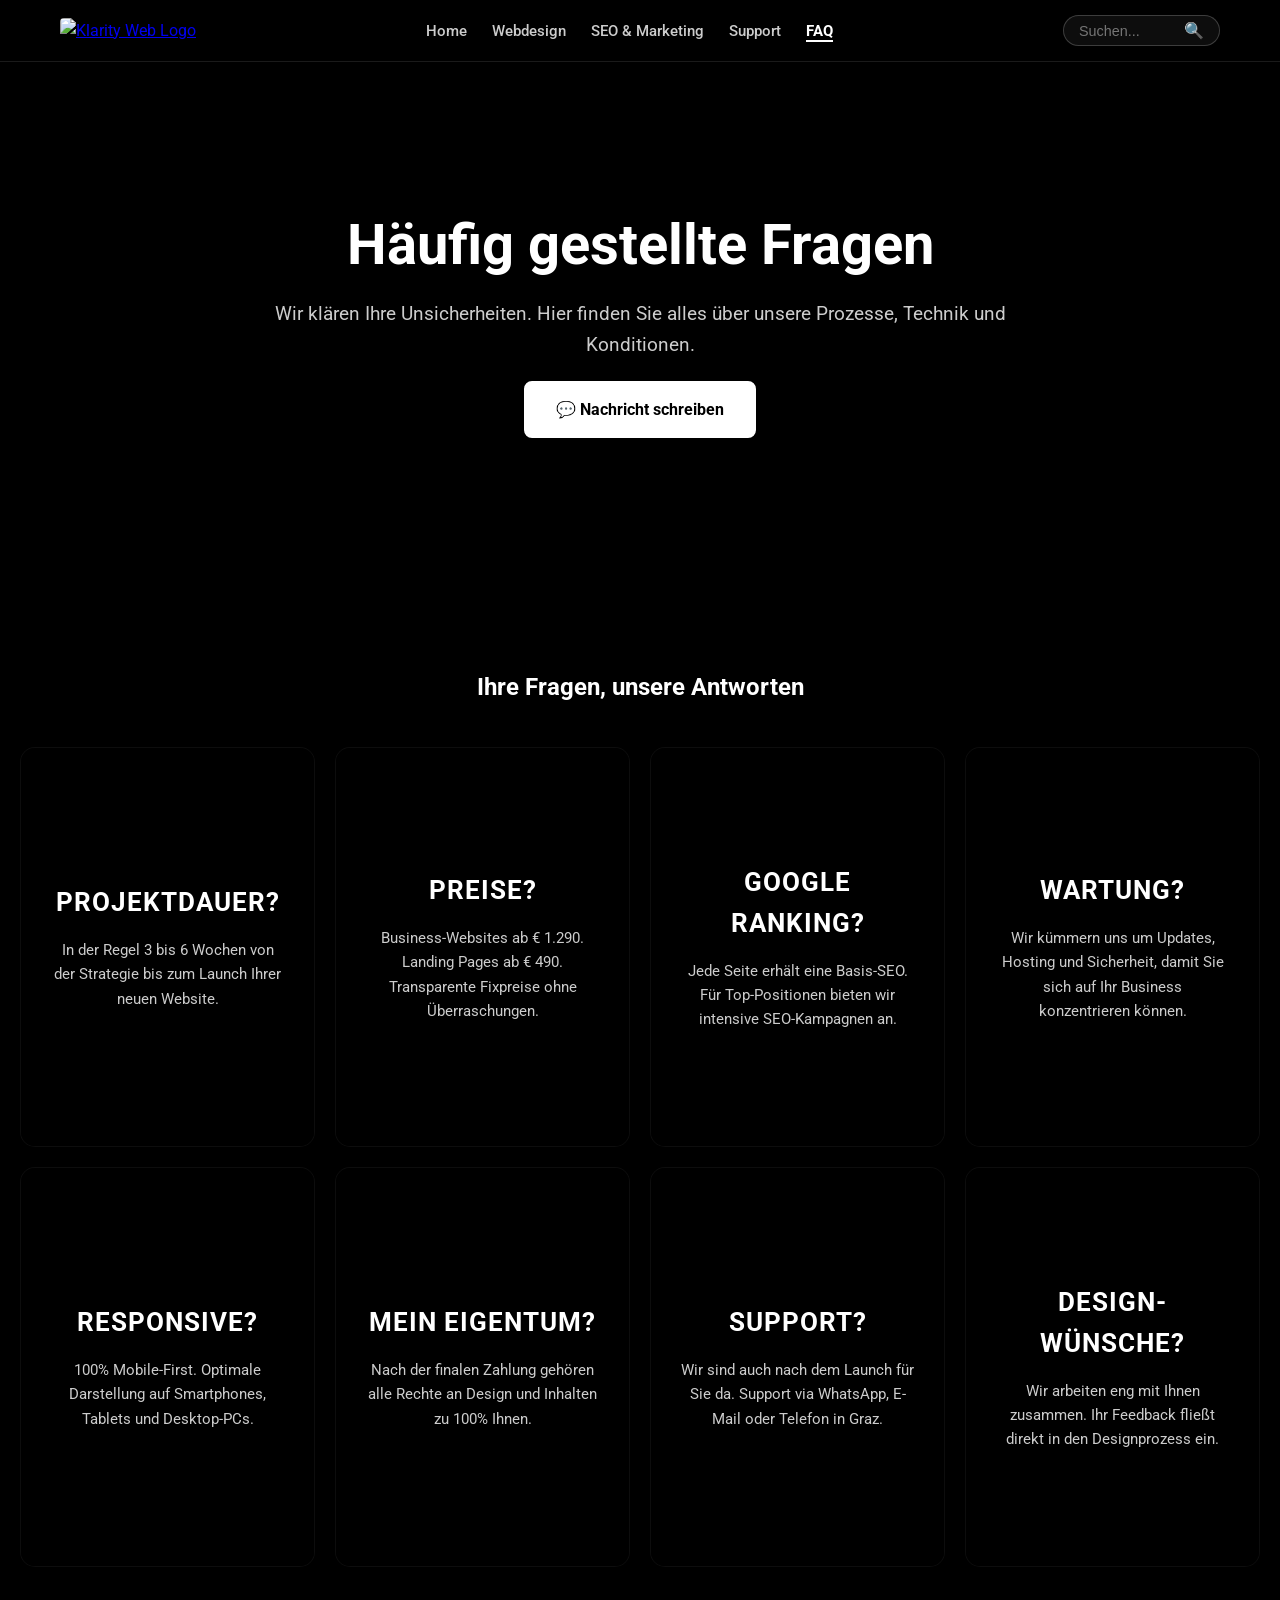
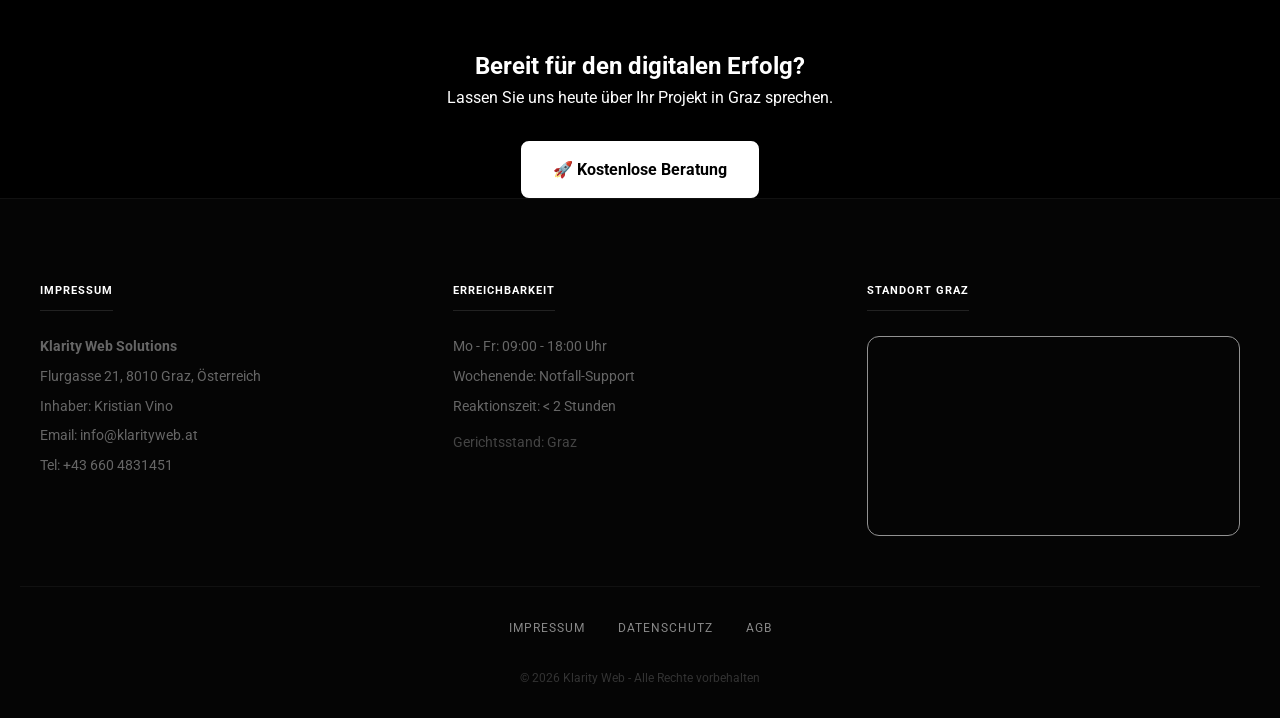
==== commit 4b90bc40: "Update faq.html" ====
--- a/faq.html
+++ b/faq.html
@@ -7,6 +7,9 @@
     
     <meta name="description" content="Häufig gestellte Fragen zu Webdesign, SEO und technischem Support in Graz. Erfahren Sie mehr über unsere Arbeitsweise und Preise.">
     
+    <link rel="icon" type="image/png" href="https://image2url.com/r2/default/images/1774737436947-28289b1c-112d-4fe7-be45-ac48dc3eebd1.png">
+    
+    <link rel="stylesheet" href="https://cdnjs.cloudflare.com/ajax/libs/font-awesome/6.4.0/css/all.min.css">
     <link rel="stylesheet" href="style.css">
     <link href="https://fonts.googleapis.com/css2?family=Roboto:wght@400;700&display=swap" rel="stylesheet">
     
@@ -75,6 +78,17 @@
             transform: translateY(-10px);
             border-color: rgba(255,255,255,0.2);
         }
+
+        /* STILI FOOTER (per mappa e struttura) */
+        .legal-footer { background: #050505; padding: 80px 20px 30px; color: #666; font-size: 0.85rem; border-top: 1px solid #111; text-align: left; }
+        .legal-container { max-width: 1200px; margin: 0 auto; display: grid; grid-template-columns: repeat(auto-fit, minmax(280px, 1fr)); gap: 40px; }
+        .legal-box h5 { color: #fff; margin-bottom: 25px; text-transform: uppercase; letter-spacing: 1px; border-bottom: 1px solid #222; padding-bottom: 10px; display: inline-block; }
+        .legal-box p { line-height: 1.6; margin-bottom: 8px; }
+        .footer-links { margin-top: 50px; border-top: 1px solid #111; padding-top: 30px; text-align: center; }
+        .footer-links a { color: #888; text-decoration: none; margin: 0 15px; transition: 0.3s; text-transform: uppercase; font-size: 0.75rem; letter-spacing: 1px; }
+        .footer-links a:hover { color: #fff; }
+        .map-wrapper { width: 100%; height: 200px; border-radius: 12px; overflow: hidden; filter: grayscale(1) invert(0.92) opacity(0.7); transition: 0.3s; border: 1px solid #222; }
+        .map-wrapper:hover { filter: grayscale(0.4) invert(0.92) opacity(1); }
     </style>
 </head>
 <body>
@@ -83,7 +97,7 @@
     <div class="nav-container">
         <div class="nav-logo">
             <a href="index.html">
-                <img src="https://image2url.com/r2/default/images/1772948059910-a360c7a8-1e4f-4646-af3f-e9779aea943e.png" alt="Klarity Web Logo">
+                <img src="https://image2url.com/r2/default/images/1774737436947-28289b1c-112d-4fe7-be45-ac48dc3eebd1.png" alt="Klarity Web Logo" style="height: 45px; border-radius: 4px;">
             </a>
         </div>
         <ul class="nav-links">
@@ -179,8 +193,41 @@
   </div>
 </section>
 
-<footer>
-    &copy; 2026 Klarity Web - Alle Rechte vorbehalten
+<footer class="legal-footer">
+    <div class="legal-container">
+        <div class="legal-box">
+            <h5>Impressum</h5>
+            <p><strong>Klarity Web Solutions</strong></p>
+            <p>Flurgasse 21, 8010 Graz, Österreich</p>
+            <p>Inhaber: Kristian Vino</p>
+            <p>Email: info@klarityweb.at</p>
+            <p>Tel: +43 660 4831451</p>
+        </div>
+        <div class="legal-box">
+            <h5>Erreichbarkeit</h5>
+            <p>Mo - Fr: 09:00 - 18:00 Uhr</p>
+            <p>Wochenende: Notfall-Support</p>
+            <p>Reaktionszeit: < 2 Stunden</p>
+            <p style="margin-top: 15px; color: #444;">Gerichtsstand: Graz</p>
+        </div>
+        <div class="legal-box">
+            <h5>Standort Graz</h5>
+            <div class="map-wrapper">
+                <iframe 
+                    src="https://www.google.com/maps/embed?pb=!1m18!1m12!1m3!1d2720.551062026361!2d15.449557676939943!3d47.0686414249826!2m3!1f0!2f0!3f0!3m2!1i1024!2i768!4f13.1!3m3!1m2!1s0x476e359005085d39%3A0xc3f982193f41539e!2sFlurgasse%2021%2C%208010%20Graz!5e0!3m2!1sde!2sat!4v1715600000000!5m2!1sde!2sat" 
+                    width="100%" height="100%" style="border:0;" allowfullscreen="" loading="lazy" referrerpolicy="no-referrer-when-downgrade">
+                </iframe>
+            </div>
+        </div>
+    </div>
+    <div class="footer-links">
+        <a href="impressum.html">Impressum</a>
+        <a href="datenschutz.html">Datenschutz</a>
+        <a href="agb.html">AGB</a>
+    </div>
+    <div style="text-align: center; margin-top: 30px; color: #333; font-size: 0.75rem;">
+        © 2026 Klarity Web - Alle Rechte vorbehalten
+    </div>
 </footer>
 
 <script src="script.js"></script>
